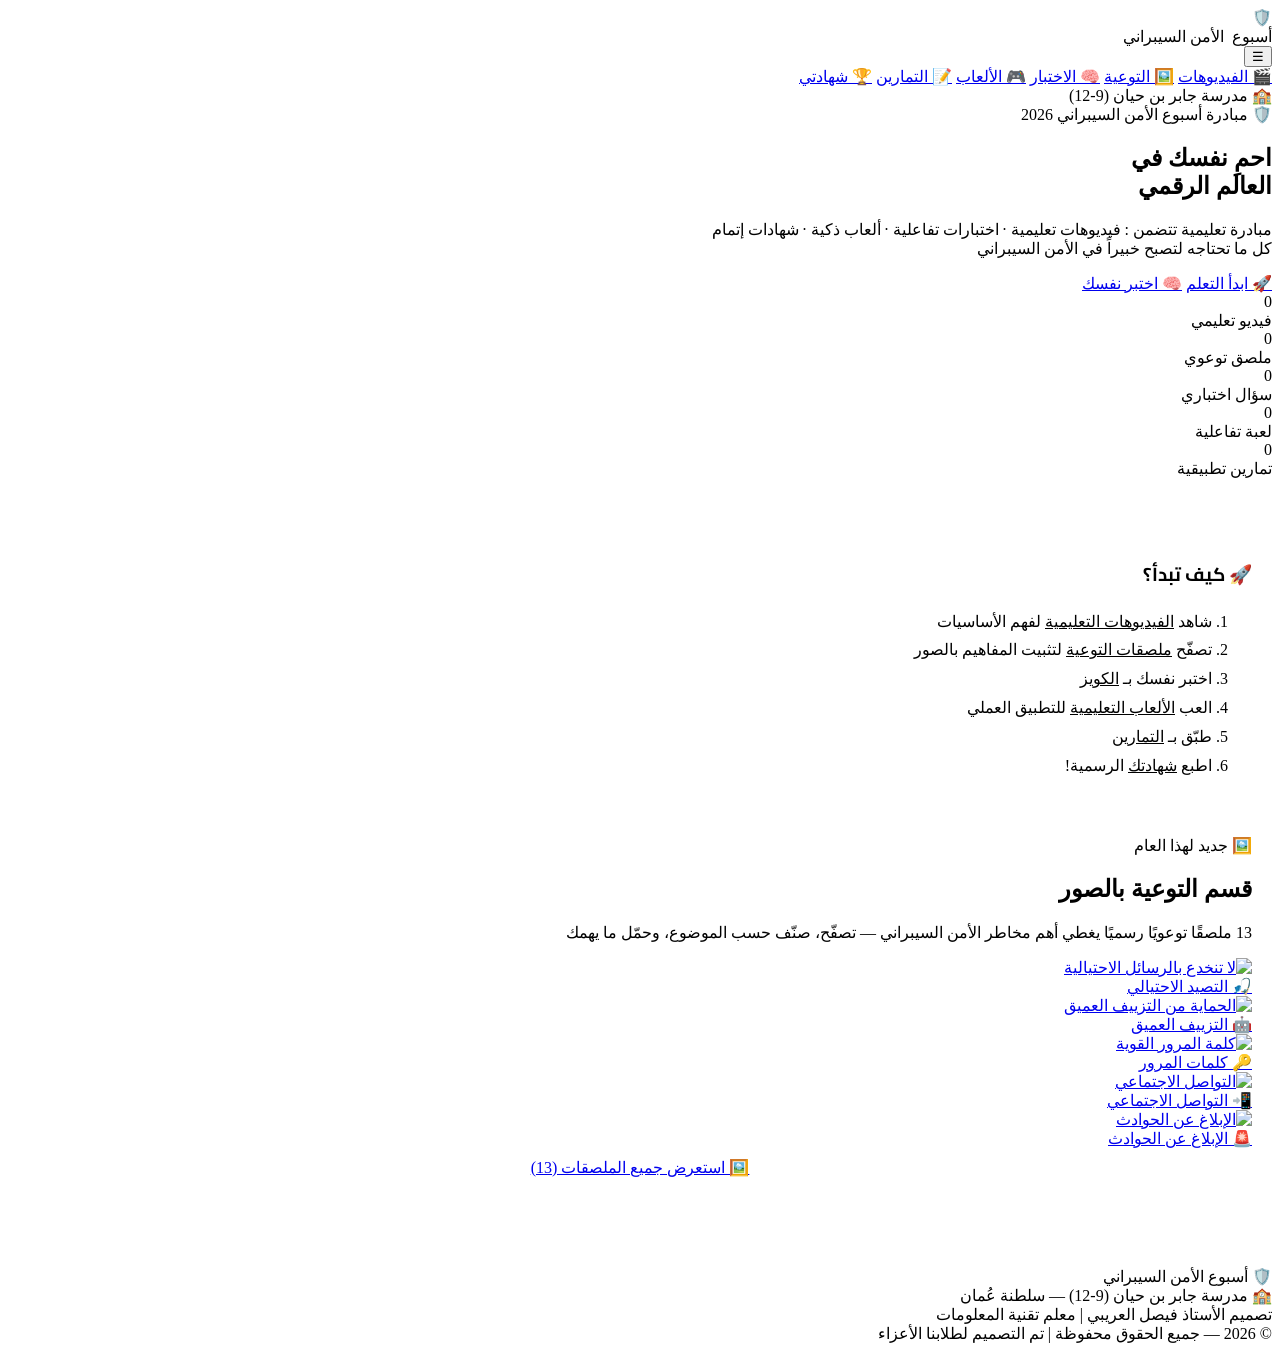
==== index.html @ 871554a3 "Add files via upload" ====
<!DOCTYPE html>
<html lang="ar" dir="rtl">
<head>
<meta charset="UTF-8">
<meta name="viewport" content="width=device-width, initial-scale=1.0">
<title>أسبوع الأمن السيبراني | مدرسة جابر بن حيان (9-12)</title>
<link href="https://fonts.googleapis.com/css2?family=Cairo:wght@300;400;600;700;900&family=Tajawal:wght@300;400;500;700;800&display=swap" rel="stylesheet">
<link rel="stylesheet" href="css/style.css">
</head>
<body>

<!-- MATRIX BACKGROUND -->
<div id="matrix-bg"></div>

<!-- NAV -->
<nav>
  <div class="nav-brand">
    <div class="nav-icon">🛡️</div>
    أسبوع <span style="color:var(--green);margin-right:4px"> الأمن السيبراني</span>
  </div>

  <button class="nav-hamburger" id="navToggle">☰</button>

  <div class="nav-links" id="navLinks">
    <a href="pages/videos.html">🎬 الفيديوهات</a>
    <a href="pages/awareness.html">🖼️ التوعية</a>
    <a href="pages/quiz.html">🧠 الاختبار</a>
    <a href="pages/games.html">🎮 الألعاب</a>
    <a href="pages/exercises.html">📝 التمارين</a>
    <a href="pages/certificate.html">🏆 شهادتي</a>
  </div>

  <div class="nav-school">🏫 مدرسة جابر بن حيان (9-12)</div>
</nav>

<!-- HERO / LANDING -->
<section class="hero">
  <div style="position:relative;z-index:2">
    <div class="hero-badge">🛡️ مبادرة  أسبوع الأمن السيبراني 2026</div>
    <h1>احمِ نفسك في<br><span>العالم الرقمي</span></h1>
    <p class="hero-sub"> مبادرة تعليمية تتضمن : فيديوهات تعليمية · اختبارات تفاعلية · ألعاب ذكية · شهادات إتمام  <br>كل ما تحتاجه لتصبح خبيراً في الأمن السيبراني</p>
    <div class="hero-btns">
      <a href="pages/videos.html" class="btn-primary">🚀 ابدأ التعلم</a>
      <a href="pages/quiz.html" class="btn-secondary">🧠 اختبر نفسك</a>
    </div>
    <div class="hero-stats">
      <div class="stat-box">
        <div class="stat-num" data-target="6">0</div>
        <div class="stat-lbl">فيديو تعليمي</div>
      </div>
      <div class="stat-box">
        <div class="stat-num" data-target="13">0</div>
        <div class="stat-lbl">ملصق توعوي</div>
      </div>
      <div class="stat-box">
        <div class="stat-num" data-target="10">0</div>
        <div class="stat-lbl">سؤال اختباري</div>
      </div>
      <div class="stat-box">
        <div class="stat-num" data-target="4">0</div>
        <div class="stat-lbl">لعبة تفاعلية</div>
      </div>
      <div class="stat-box">
        <div class="stat-num" data-target="3">0</div>
        <div class="stat-lbl">تمارين تطبيقية</div>
      </div>
    </div>
    <div style="margin-top:40px;padding:20px;background:var(--card);border:1px solid var(--border);border-radius:var(--r);max-width:800px">
      <h3 style="font-family:'Cairo',sans-serif;font-weight:700;margin-bottom:16px;color:var(--cyan)">🚀 كيف تبدأ؟</h3>
      <ol style="text-align:right;font-size:1rem;color:var(--text2);line-height:1.8">
        <li>شاهد <a href="pages/videos.html" style="color:var(--cyan)">الفيديوهات التعليمية</a> لفهم الأساسيات</li>
        <li>تصفّح <a href="pages/awareness.html" style="color:var(--green)">ملصقات التوعية</a> لتثبيت المفاهيم بالصور</li>
        <li>اختبر نفسك بـ <a href="pages/quiz.html" style="color:var(--green)">الكويز</a></li>
        <li>العب <a href="pages/games.html" style="color:var(--orange)">الألعاب التعليمية</a> للتطبيق العملي</li>
        <li>طبّق بـ <a href="pages/exercises.html" style="color:var(--purple)">التمارين</a></li>
        <li>اطبع <a href="pages/certificate.html" style="color:var(--yellow)">شهادتك</a> الرسمية!</li>
      </ol>
    </div>
  </div>
</section>

<!-- AWARENESS TEASER -->
<section class="hero" style="min-height:auto;padding:20px 20px 90px">
  <div class="container">
    <div class="section-header fade-in">
      <div class="section-tag tag-green">🖼️ جديد لهذا العام</div>
      <h2 class="section-title">قسم التوعية بالصور</h2>
      <p class="section-sub">13 ملصقًا توعويًا رسميًا يغطي أهم مخاطر الأمن السيبراني — تصفّح، صنّف حسب الموضوع، وحمّل ما يهمك</p>
    </div>
    <div class="aw-teaser-track fade-in">
      <a href="pages/awareness.html" class="aw-teaser-card">
        <img src="assets/awareness/thumb/awareness_1.jpg" alt="لا تنخدع بالرسائل الاحتيالية" loading="lazy">
        <div class="aw-teaser-label">🎣 التصيد الاحتيالي</div>
      </a>
      <a href="pages/awareness.html" class="aw-teaser-card">
        <img src="assets/awareness/thumb/awareness_3.jpg" alt="الحماية من التزييف العميق" loading="lazy">
        <div class="aw-teaser-label">🤖 التزييف العميق</div>
      </a>
      <a href="pages/awareness.html" class="aw-teaser-card">
        <img src="assets/awareness/thumb/awareness_5.jpg" alt="كلمة المرور القوية" loading="lazy">
        <div class="aw-teaser-label">🔑 كلمات المرور</div>
      </a>
      <a href="pages/awareness.html" class="aw-teaser-card">
        <img src="assets/awareness/thumb/awareness_9.jpg" alt="التواصل الاجتماعي" loading="lazy">
        <div class="aw-teaser-label">📲 التواصل الاجتماعي</div>
      </a>
      <a href="pages/awareness.html" class="aw-teaser-card">
        <img src="assets/awareness/thumb/awareness_13.jpg" alt="الإبلاغ عن الحوادث" loading="lazy">
        <div class="aw-teaser-label">🚨 الإبلاغ عن الحوادث</div>
      </a>
    </div>
    <div style="text-align:center;margin-top:10px">
      <a href="pages/awareness.html" class="btn-primary">🖼️ استعرض جميع الملصقات (13)</a>
    </div>
  </div>
</section>

<!-- FOOTER -->
<footer>
  <div class="footer-logo">🛡️ أسبوع <span>الأمن السيبراني</span></div>
  <div class="footer-school">🏫 مدرسة جابر بن حيان (9-12) — سلطنة عُمان</div>
  <div class="footer-teacher"> تصميم الأستاذ فيصل العريبي  | معلم تقنية المعلومات</div>
  <div class="footer-copy">© 2026 — جميع الحقوق محفوظة | تم التصميم  لطلابنا الأعزاء</div>
</footer>

<script src="js/main.js"></script>
</body>
</html>
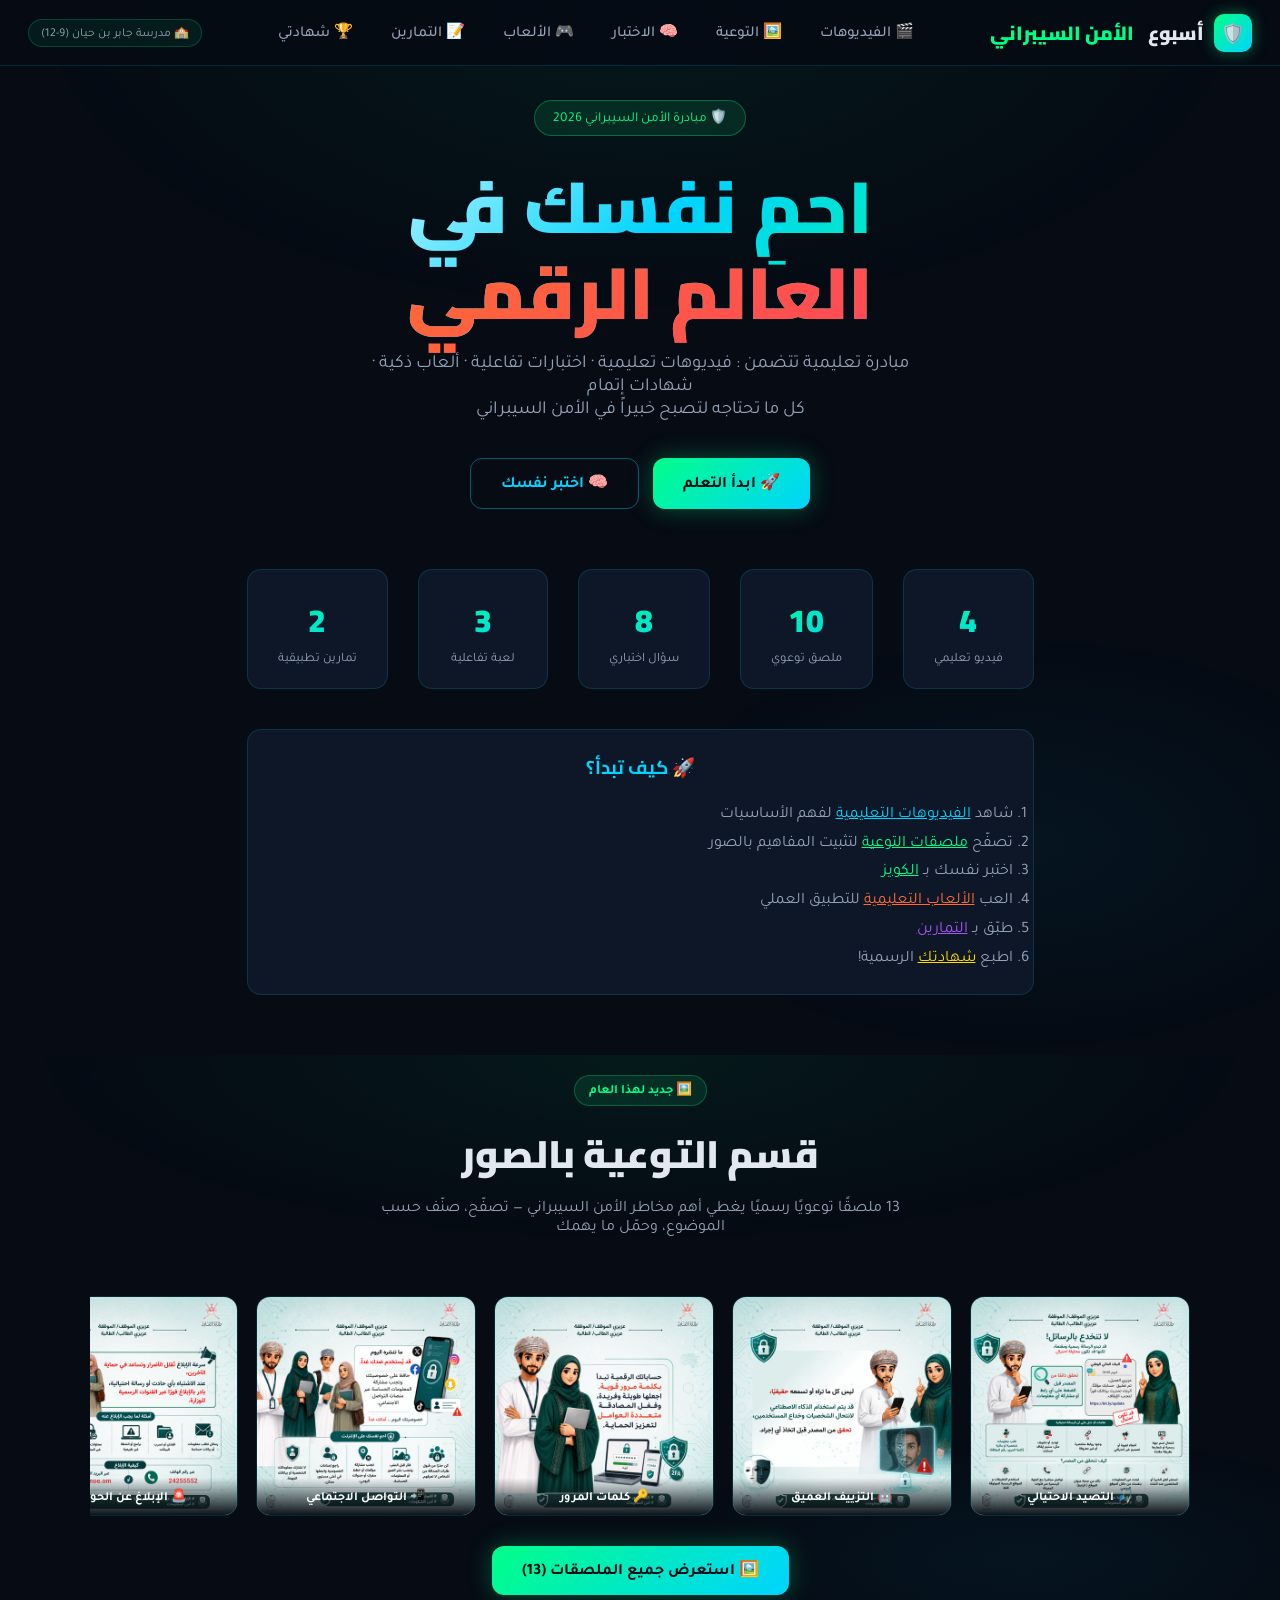
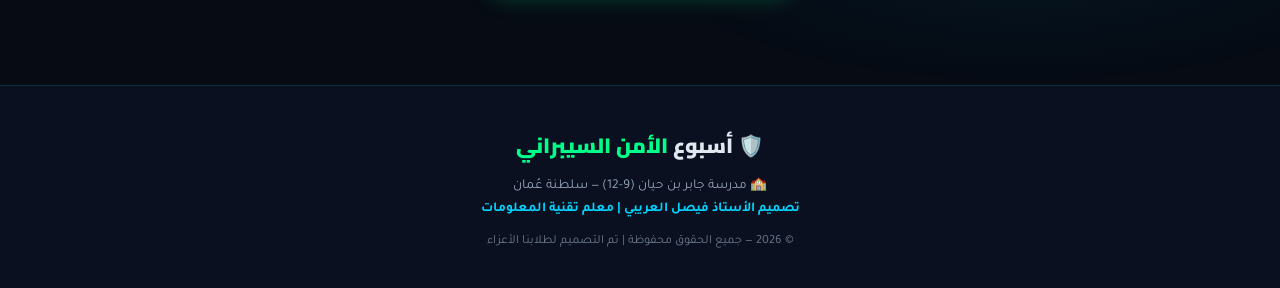
==== commit ad78b8f7: "Update index.html" ====
--- a/index.html
+++ b/index.html
@@ -4,7 +4,7 @@
 <head>
 <meta charset="UTF-8">
 <meta name="viewport" content="width=device-width, initial-scale=1.0">
-<title>أسبوع الأمن السيبراني | مدرسة جابر بن حيان (9-12)</title>
+<title>الأمن السيبراني | مدرسة جابر بن حيان (9-12)</title>
 <link href="https://fonts.googleapis.com/css2?family=Cairo:wght@300;400;600;700;900&family=Tajawal:wght@300;400;500;700;800&display=swap" rel="stylesheet">
 <link rel="stylesheet" href="css/style.css">
 </head>
@@ -37,7 +37,7 @@
 <!-- HERO / LANDING -->
 <section class="hero">
   <div style="position:relative;z-index:2">
-    <div class="hero-badge">🛡️ مبادرة  أسبوع الأمن السيبراني 2026</div>
+    <div class="hero-badge">🛡️ مبادرة  الأمن السيبراني 2026</div>
     <h1>احمِ نفسك في<br><span>العالم الرقمي</span></h1>
     <p class="hero-sub"> مبادرة تعليمية تتضمن : فيديوهات تعليمية · اختبارات تفاعلية · ألعاب ذكية · شهادات إتمام  <br>كل ما تحتاجه لتصبح خبيراً في الأمن السيبراني</p>
     <div class="hero-btns">
--- a/css/style.css
+++ b/css/style.css
@@ -0,0 +1,909 @@
+:root {
+  --bg: #060b14;
+  --bg2: #0a1020;
+  --bg3: #0f1929;
+  --card: rgba(15,25,41,0.95);
+  --green: #00ff88;
+  --cyan: #00d4ff;
+  --orange: #ff6b35;
+  --red: #ff4757;
+  --purple: #a855f7;
+  --yellow: #ffd700;
+  --text: #e2e8f0;
+  --text2: #94a3b8;
+  --border: rgba(0,212,255,0.15);
+  --r: 14px;
+}
+*{margin:0;padding:0;box-sizing:border-box}
+html{scroll-behavior:smooth;overflow-x:hidden}
+body{
+  background:var(--bg);
+  color:var(--text);
+  font-family:'Tajawal',sans-serif;
+  overflow-x:hidden;
+  min-height:100vh;
+}
+::-webkit-scrollbar{width:5px}
+::-webkit-scrollbar-track{background:var(--bg)}
+::-webkit-scrollbar-thumb{background:var(--cyan);border-radius:3px}
+
+/* ── MATRIX BACKGROUND ── */
+#matrix-bg{
+  position:fixed;inset:0;z-index:0;
+  overflow:hidden;pointer-events:none;
+}
+.matrix-col{
+  position:absolute;top:-100%;
+  font-family:monospace;font-size:14px;
+  color:rgba(0,255,136,0.15);
+  animation:matrix-fall linear infinite;
+  letter-spacing:2px;
+  writing-mode:vertical-lr;
+}
+@keyframes matrix-fall{
+  0%{top:-100%}
+  100%{top:110%}
+}
+
+/* ── PARTICLES ── */
+.particle{
+  position:fixed;border-radius:50%;pointer-events:none;z-index:1;
+  animation:float-particle linear infinite;
+}
+@keyframes float-particle{
+  0%{transform:translateY(100vh) rotate(0deg);opacity:0}
+  10%{opacity:1}
+  90%{opacity:1}
+  100%{transform:translateY(-100px) rotate(720deg);opacity:0}
+}
+
+/* ── NAVBAR ── */
+nav{
+  position:fixed;top:0;left:0;right:0;z-index:999;
+  display:flex;align-items:center;justify-content:space-between;
+  padding:0 28px;height:66px;
+  background:rgba(6,11,20,0.92);
+  backdrop-filter:blur(20px);
+  border-bottom:1px solid var(--border);
+}
+.nav-brand{
+  display:flex;align-items:center;gap:10px;
+  font-family:'Cairo',sans-serif;font-weight:900;font-size:1.2rem;
+}
+.nav-icon{
+  width:38px;height:38px;border-radius:10px;
+  background:linear-gradient(135deg,var(--green),var(--cyan));
+  display:flex;align-items:center;justify-content:center;
+  font-size:1.2rem;
+  box-shadow:0 0 15px rgba(0,255,136,0.4);
+}
+.nav-links{display:flex;gap:6px;align-items:center;flex-wrap:wrap}
+.nav-links a{
+  color:var(--text2);text-decoration:none;
+  padding:8px 16px;border-radius:8px;
+  font-size:.95rem;font-weight:500;
+  transition:.2s;
+}
+.nav-links a:hover{color:var(--cyan);background:rgba(0,212,255,0.08)}
+.nav-school{
+  font-size:.75rem;color:var(--text2);
+  background:rgba(0,255,136,0.07);
+  border:1px solid rgba(0,255,136,0.2);
+  padding:5px 12px;border-radius:20px;
+}
+
+/* ── HAMBURGER ── */
+.nav-hamburger{
+  display:none;
+  background:none;
+  border:1.5px solid rgba(0,212,255,0.3);
+  color:var(--cyan);
+  font-size:1.4rem;
+  cursor:pointer;
+  padding:4px 12px;
+  border-radius:8px;
+  transition:.2s;
+  z-index:1000;
+  line-height:1;
+}
+.nav-hamburger:hover{background:rgba(0,212,255,0.08)}
+
+/* ── HERO ── */
+.hero{
+  position:relative;z-index:2;
+  min-height:100vh;
+  display:flex;align-items:center;justify-content:center;
+  text-align:center;padding:100px 20px 60px;
+  background:
+    radial-gradient(ellipse 80% 50% at 50% 0%, rgba(0,255,136,0.06) 0%, transparent 60%),
+    radial-gradient(ellipse 60% 40% at 80% 80%, rgba(0,212,255,0.05) 0%, transparent 50%);
+}
+.hero-badge{
+  display:inline-flex;align-items:center;gap:8px;
+  background:rgba(0,255,136,0.1);
+  border:1px solid rgba(0,255,136,0.3);
+  padding:7px 18px;border-radius:30px;
+  font-size:.85rem;color:var(--green);
+  margin-bottom:28px;
+  animation:pulse-badge 2s ease infinite;
+}
+@keyframes pulse-badge{
+  0%,100%{box-shadow:0 0 0 0 rgba(0,255,136,0.3)}
+  50%{box-shadow:0 0 0 8px rgba(0,255,136,0)}
+}
+.hero h1{
+  font-family:'Cairo',sans-serif;font-weight:900;
+  font-size:clamp(2.2rem,6vw,4.5rem);
+  line-height:1.2;margin-bottom:16px;
+  background:linear-gradient(135deg,#fff 0%,var(--cyan) 50%,var(--green) 100%);
+  -webkit-background-clip:text;-webkit-text-fill-color:transparent;
+  background-clip:text;
+}
+.hero h1 span{
+  background:linear-gradient(135deg,var(--orange),var(--red));
+  -webkit-background-clip:text;-webkit-text-fill-color:transparent;
+  background-clip:text;
+}
+.hero-sub{
+  font-size:1.15rem;color:var(--text2);max-width:600px;margin:0 auto 36px;
+}
+.hero-btns{display:flex;gap:14px;justify-content:center;flex-wrap:wrap;margin-bottom:60px}
+.btn-primary{
+  background:linear-gradient(135deg,var(--green),var(--cyan));
+  color:#060b14;font-weight:700;font-size:1rem;
+  padding:13px 30px;border-radius:12px;border:none;cursor:pointer;
+  text-decoration:none;display:inline-flex;align-items:center;gap:8px;
+  transition:.25s;box-shadow:0 0 25px rgba(0,255,136,0.3);
+}
+.btn-primary:hover{transform:translateY(-2px);box-shadow:0 0 40px rgba(0,255,136,0.5)}
+.btn-secondary{
+  background:transparent;color:var(--cyan);font-weight:600;font-size:1rem;
+  padding:13px 30px;border-radius:12px;
+  border:1.5px solid rgba(0,212,255,0.4);cursor:pointer;
+  text-decoration:none;display:inline-flex;align-items:center;gap:8px;
+  transition:.25s;
+}
+.btn-secondary:hover{background:rgba(0,212,255,0.08);transform:translateY(-2px)}
+
+/* ── STATS ── */
+.hero-stats{
+  display:flex;gap:30px;justify-content:center;flex-wrap:wrap;
+}
+.stat-box{
+  background:var(--card);border:1px solid var(--border);
+  border-radius:var(--r);padding:20px 30px;text-align:center;
+  min-width:130px;
+}
+.stat-num{
+  font-family:'Cairo',sans-serif;font-weight:900;font-size:2rem;
+  background:linear-gradient(135deg,var(--green),var(--cyan));
+  -webkit-background-clip:text;-webkit-text-fill-color:transparent;
+  background-clip:text;
+}
+.stat-lbl{font-size:.8rem;color:var(--text2);margin-top:2px}
+
+/* ── SECTIONS ── */
+section{position:relative;z-index:2;padding:80px 20px}
+.container{max-width:1100px;margin:0 auto;width:100%;min-width:0}
+.section-header{text-align:center;margin-bottom:50px}
+.section-tag{
+  display:inline-block;font-size:.8rem;font-weight:600;
+  padding:5px 14px;border-radius:20px;margin-bottom:12px;
+}
+.tag-green{color:var(--green);background:rgba(0,255,136,0.1);border:1px solid rgba(0,255,136,0.25)}
+.tag-cyan{color:var(--cyan);background:rgba(0,212,255,0.1);border:1px solid rgba(0,212,255,0.25)}
+.tag-orange{color:var(--orange);background:rgba(255,107,53,0.1);border:1px solid rgba(255,107,53,0.25)}
+.tag-purple{color:var(--purple);background:rgba(168,85,247,0.1);border:1px solid rgba(168,85,247,0.25)}
+.tag-yellow{color:var(--yellow);background:rgba(255,215,0,0.1);border:1px solid rgba(255,215,0,0.25)}
+
+.section-title{
+  font-family:'Cairo',sans-serif;font-weight:900;
+  font-size:clamp(1.6rem,3.5vw,2.4rem);
+  margin-bottom:10px;
+}
+.section-sub{color:var(--text2);font-size:1rem;max-width:550px;margin:0 auto}
+
+/* ── VIDEOS ── */
+.videos-grid{
+  display:grid;grid-template-columns:repeat(auto-fill,minmax(300px,1fr));gap:20px;
+}
+.video-card{
+  background:var(--card);border:1px solid var(--border);
+  border-radius:var(--r);overflow:hidden;
+  transition:.3s;cursor:pointer;
+}
+.video-card:hover{transform:translateY(-5px);border-color:var(--cyan);box-shadow:0 10px 40px rgba(0,212,255,0.15)}
+.video-thumb{
+  position:relative;padding-top:56.25%;overflow:hidden;
+  background:linear-gradient(135deg,#0a1528,#0d2040);
+}
+.video-thumb-inner{
+  position:absolute;inset:0;display:flex;align-items:center;justify-content:center;
+  font-size:3.5rem;flex-direction:column;gap:10px;
+}
+.play-btn{
+  width:54px;height:54px;border-radius:50%;
+  background:rgba(0,255,136,0.9);
+  display:flex;align-items:center;justify-content:center;
+  font-size:1.2rem;color:#060b14;
+  transition:.2s;box-shadow:0 0 20px rgba(0,255,136,0.4);
+}
+.video-card:hover .play-btn{transform:scale(1.1);box-shadow:0 0 35px rgba(0,255,136,0.6)}
+.video-duration{
+  position:absolute;bottom:10px;left:10px;
+  background:rgba(0,0,0,0.8);color:#fff;
+  font-size:.75rem;padding:3px 8px;border-radius:5px;
+}
+.video-grade{
+  position:absolute;top:10px;right:10px;
+  font-size:.72rem;font-weight:700;padding:4px 10px;border-radius:20px;
+}
+.grade5{background:rgba(255,107,53,0.25);color:var(--orange);border:1px solid rgba(255,107,53,0.4)}
+.grade7{background:rgba(0,212,255,0.2);color:var(--cyan);border:1px solid rgba(0,212,255,0.4)}
+.grade9{background:rgba(168,85,247,0.2);color:var(--purple);border:1px solid rgba(168,85,247,0.4)}
+
+.video-info{padding:16px}
+.video-title{font-weight:700;font-size:.95rem;margin-bottom:6px;line-height:1.5}
+.video-meta{display:flex;align-items:center;gap:10px;font-size:.8rem;color:var(--text2)}
+.video-progress{
+  height:3px;background:rgba(255,255,255,0.08);border-radius:2px;margin-top:12px;
+}
+.video-progress-bar{height:100%;border-radius:2px;background:linear-gradient(90deg,var(--green),var(--cyan))}
+
+/* ── VIDEO MODAL ── */
+.modal-overlay{
+  display:none;
+  position:fixed;inset:0;
+  background:rgba(0,0,0,0.85);
+  z-index:9999;
+  align-items:center;
+  justify-content:center;
+  padding:20px;
+}
+.modal-overlay.active{display:flex}
+.modal-box{
+  background:var(--bg2);
+  border:1px solid var(--border);
+  border-radius:20px;
+  width:100%;
+  max-width:760px;
+  overflow:hidden;
+  max-height:90vh;
+  overflow-y:auto;
+}
+.modal-header{
+  display:flex;align-items:center;justify-content:space-between;
+  padding:16px 20px;
+  border-bottom:1px solid var(--border);
+  position:sticky;top:0;
+  background:var(--bg2);
+  z-index:2;
+}
+.modal-title{font-weight:700;font-size:1rem}
+.modal-close{
+  background:rgba(255,71,87,0.15);border:none;color:var(--red);
+  width:32px;height:32px;border-radius:8px;cursor:pointer;font-size:1rem;
+  display:flex;align-items:center;justify-content:center;
+  flex-shrink:0;
+}
+.modal-close:hover{background:rgba(255,71,87,0.3)}
+.modal-video{
+  background:#000;
+  line-height:0;
+  overflow:hidden;
+}
+.modal-video iframe{
+  width:100%;
+  height:430px;
+  display:block;
+  border:none;
+}
+.modal-body{padding:14px 20px}
+
+/* ── QUIZ ── */
+.quiz-wrapper{max-width:700px;margin:0 auto}
+.quiz-progress-bar-wrap{
+  background:rgba(255,255,255,0.07);border-radius:10px;height:8px;margin-bottom:30px;overflow:hidden;
+}
+.quiz-progress-fill{
+  height:100%;border-radius:10px;
+  background:linear-gradient(90deg,var(--green),var(--cyan));
+  transition:.4s ease;
+}
+.quiz-q-counter{font-size:.85rem;color:var(--text2);margin-bottom:8px;text-align:center}
+.quiz-question{
+  background:var(--card);border:1px solid var(--border);
+  border-radius:20px;padding:30px;
+}
+.quiz-q-text{
+  font-family:'Cairo',sans-serif;font-weight:700;font-size:1.15rem;
+  line-height:1.6;margin-bottom:24px;text-align:center;color: #ffffff;
+}
+.quiz-q-emoji{font-size:2.5rem;text-align:center;margin-bottom:14px}
+.quiz-options{display:grid;grid-template-columns:1fr 1fr;gap:12px}
+.quiz-opt{
+  background:rgba(255,255,255,0.04);border:1.5px solid rgba(255,255,255,0.1);color: #ffffff;
+  border-radius:12px;padding:14px 18px;
+  font-size:.95rem;font-weight:500;cursor:pointer;
+  transition:.2s;text-align:right;
+  display:flex;align-items:center;gap:10px;
+}
+.quiz-opt:hover:not(:disabled){
+  border-color:var(--cyan);background:rgba(0,212,255,0.08);
+  transform:translateY(-2px);
+}
+.quiz-opt.correct{border-color:var(--green)!important;background:rgba(0,255,136,0.12)!important;color:var(--green)}
+.quiz-opt.wrong{border-color:var(--red)!important;background:rgba(255,71,87,0.12)!important;color:var(--red)}
+.quiz-opt:disabled{cursor:default}
+.quiz-feedback{
+  text-align:center;margin-top:20px;padding:14px;
+  border-radius:12px;font-weight:600;display:none;
+}
+.quiz-feedback.show{display:block}
+.quiz-feedback.ok{background:rgba(0,255,136,0.1);color:var(--green);border:1px solid rgba(0,255,136,0.3)}
+.quiz-feedback.bad{background:rgba(255,71,87,0.1);color:var(--red);border:1px solid rgba(255,71,87,0.3)}
+.quiz-nav{display:flex;justify-content:space-between;margin-top:24px;gap:12px}
+.quiz-nav button{
+  flex:1;padding:12px;border-radius:10px;border:none;cursor:pointer;
+  font-family:'Tajawal',sans-serif;font-weight:700;font-size:.95rem;
+  transition:.2s;
+}
+.btn-next{background:linear-gradient(135deg,var(--green),var(--cyan));color:#ffffff}
+.btn-next:hover{transform:translateY(-2px);box-shadow:0 5px 20px rgba(0,255,136,0.3)}
+.quiz-score-box{
+  background:var(--card);border:1px solid var(--border);
+  border-radius:20px;padding:40px;text-align:center;display:none;
+}
+.quiz-score-box.show{display:block}
+.score-circle{
+  width:120px;height:120px;border-radius:50%;
+  border:4px solid var(--green);
+  display:flex;flex-direction:column;align-items:center;justify-content:center;
+  margin:0 auto 20px;
+  box-shadow:0 0 30px rgba(0,255,136,0.3);
+}
+.score-num{font-size:2.2rem;font-weight:900;color:var(--green)}
+.score-total{font-size:.85rem;color:var(--text2)}
+.score-msg{font-size:1.1rem;font-weight:700;margin-bottom:8px}
+.score-sub{font-size:.9rem;color:var(--text2);margin-bottom:24px}
+
+/* ── GAME ── */
+.game-section{background:linear-gradient(180deg,var(--bg) 0%,var(--bg2) 100%)}
+.game-grid{display:grid;grid-template-columns:repeat(auto-fill,minmax(260px,1fr));gap:18px}
+.game-card{
+  background:var(--card);border:1px solid var(--border);
+  border-radius:var(--r);padding:24px;text-align:center;
+  cursor:pointer;transition:.3s;
+}
+.game-card:hover{transform:translateY(-5px)}
+.game-card.green-hover:hover{border-color:var(--green);box-shadow:0 8px 30px rgba(0,255,136,0.15)}
+.game-card.cyan-hover:hover{border-color:var(--cyan);box-shadow:0 8px 30px rgba(0,212,255,0.15)}
+.game-card.orange-hover:hover{border-color:var(--orange);box-shadow:0 8px 30px rgba(255,107,53,0.15)}
+.game-card.purple-hover:hover{border-color:var(--purple);box-shadow:0 8px 30px rgba(168,85,247,0.15)}
+.game-icon{font-size:3rem;margin-bottom:14px}
+.game-title{font-family:'Cairo',sans-serif;font-weight:700;font-size:1.05rem;margin-bottom:8px}
+.game-desc{font-size:.85rem;color:var(--text2);line-height:1.6;margin-bottom:16px}
+.game-badge{
+  display:inline-block;font-size:.75rem;font-weight:600;
+  padding:4px 12px;border-radius:20px;
+}
+
+/* ── MATCH GAME ── */
+.match-game{max-width:800px;margin:0 auto;display:none}
+.match-game.active{display:block}
+.match-instructions{
+  text-align:center;color:var(--text2);margin-bottom:24px;font-size:.9rem;
+}
+.match-grid{display:grid;grid-template-columns:1fr 1fr;gap:30px}
+.match-col h4{
+  font-family:'Cairo',sans-serif;font-weight:700;
+  margin-bottom:14px;font-size:.95rem;
+  text-align:center;padding:8px;border-radius:8px;
+}
+.match-col:first-child h4{background:rgba(0,255,136,0.08);color:var(--green)}
+.match-col:last-child h4{background:rgba(0,212,255,0.08);color:var(--cyan)}
+.match-item{
+  background:rgba(255,255,255,0.04);border:1.5px solid rgba(255,255,255,0.1);
+  border-radius:10px;padding:12px 16px;margin-bottom:10px;
+  cursor:pointer;transition:.2s;font-size:.9rem;text-align:center;
+}
+.match-item:hover{border-color:var(--cyan);background:rgba(0,212,255,0.07)}
+.match-item.selected{border-color:var(--yellow);background:rgba(255,215,0,0.1);color:var(--yellow)}
+.match-item.matched{border-color:var(--green);background:rgba(0,255,136,0.1);color:var(--green);cursor:default}
+.match-item.wrong-flash{border-color:var(--red);background:rgba(255,71,87,0.1);animation:flash .3s}
+@keyframes flash{0%,100%{opacity:1}50%{opacity:.4}}
+.match-score{text-align:center;margin-top:20px;font-size:1rem;color:var(--text2)}
+.match-score span{color:var(--green);font-weight:700}
+
+/* ── EXERCISES ── */
+.exercises-list{display:flex;flex-direction:column;gap:16px;max-width:750px;margin:0 auto}
+.exercise-card{
+  background:var(--card);border:1px solid var(--border);
+  border-radius:var(--r);overflow:hidden;
+}
+.exercise-header{
+  display:flex;align-items:center;gap:14px;padding:18px 20px;cursor:pointer;transition:.2s;
+}
+.exercise-header:hover{background:rgba(255,255,255,0.03)}
+.exercise-num{
+  width:36px;height:36px;border-radius:10px;flex-shrink:0;
+  display:flex;align-items:center;justify-content:center;
+  font-weight:700;font-size:.9rem;
+}
+.exercise-info{flex:1}
+.exercise-title{font-weight:700;font-size:.95rem;margin-bottom:3px}
+.exercise-type{font-size:.78rem;color:var(--text2)}
+.exercise-arrow{font-size:.9rem;color:var(--text2);transition:.3s}
+.exercise-card.open .exercise-arrow{transform:rotate(90deg)}
+.exercise-body{display:none;padding:0 20px 20px;border-top:1px solid var(--border)}
+.exercise-card.open .exercise-body{display:block}
+
+.drag-instruction{font-size:.85rem;color:var(--text2);margin:16px 0 12px;text-align:center}
+.drag-items{display:flex;flex-wrap:wrap;gap:8px;justify-content:center;margin-bottom:20px}
+.drag-item{
+  background:rgba(0,212,255,0.1);border:1.5px solid rgba(0,212,255,0.3);
+  color:var(--cyan);border-radius:8px;padding:7px 14px;
+  font-size:.85rem;cursor:grab;transition:.2s;user-select:none;
+}
+.drag-item:hover{background:rgba(0,212,255,0.18);transform:scale(1.05)}
+.drag-item.dragging{opacity:.4;cursor:grabbing}
+.drop-zones{display:flex;flex-direction:column;gap:10px}
+.drop-zone{
+  border:1.5px dashed rgba(255,255,255,0.15);border-radius:10px;
+  padding:12px 16px;min-height:50px;
+  display:flex;align-items:center;gap:10px;
+  transition:.2s;font-size:.9rem;
+}
+.drop-zone.drag-over{border-color:var(--cyan);background:rgba(0,212,255,0.06)}
+.drop-zone.correct-drop{border-color:var(--green);background:rgba(0,255,136,0.07)}
+.drop-zone.wrong-drop{border-color:var(--red);background:rgba(255,71,87,0.07)}
+.drop-label{color:var(--text2);font-size:.85rem;min-width:120px}
+.drop-slot{
+  flex:1;border:1px dashed rgba(255,255,255,0.1);border-radius:6px;
+  min-height:36px;display:flex;align-items:center;padding:0 10px;
+  color:var(--text2);font-size:.85rem;
+}
+.drop-slot .drag-item{cursor:default;margin:0}
+
+.fill-blank-row{display:flex;align-items:center;flex-wrap:wrap;gap:8px;margin-bottom:14px;font-size:.95rem}
+.blank-input{
+  background:rgba(255,255,255,0.06);border:1.5px solid rgba(255,255,255,0.15);
+  color:var(--text);border-radius:8px;padding:6px 12px;
+  font-family:'Tajawal',sans-serif;font-size:.9rem;width:140px;text-align:center;
+  transition:.2s;
+}
+.blank-input:focus{outline:none;border-color:var(--cyan)}
+.blank-input.correct{border-color:var(--green);background:rgba(0,255,136,0.08)}
+.blank-input.wrong{border-color:var(--red);background:rgba(255,71,87,0.08)}
+
+.check-btn{
+  background:linear-gradient(135deg,var(--cyan),var(--purple));
+  color:#fff;border:none;padding:10px 22px;border-radius:10px;
+  font-family:'Tajawal',sans-serif;font-weight:700;cursor:pointer;
+  font-size:.9rem;margin-top:14px;transition:.2s;display:block;
+}
+.check-btn:hover{transform:translateY(-2px);box-shadow:0 5px 20px rgba(0,212,255,0.3)}
+.exercise-result{
+  margin-top:12px;padding:10px 14px;border-radius:8px;
+  font-size:.88rem;font-weight:600;display:none;
+}
+.exercise-result.show{display:block}
+.exercise-result.ok{background:rgba(0,255,136,0.1);color:var(--green);border:1px solid rgba(0,255,136,0.3)}
+.exercise-result.bad{background:rgba(255,71,87,0.1);color:var(--red);border:1px solid rgba(255,71,87,0.3)}
+
+/* ── CERTIFICATE ── */
+.cert-section{background:radial-gradient(ellipse 80% 60% at 50% 50%,rgba(0,255,136,0.04),transparent)}
+.cert-form-wrapper{max-width:500px;margin:0 auto 40px}
+.cert-form{
+  background:var(--card);border:1px solid var(--border);
+  border-radius:20px;padding:30px;
+}
+.cert-form h3{font-family:'Cairo',sans-serif;font-weight:700;margin-bottom:20px;text-align:center}
+.form-group{margin-bottom:16px}
+.form-group label{display:block;font-size:.85rem;color:var(--text2);margin-bottom:7px;font-weight:500}
+.form-group input,.form-group select{
+  width:100%;background:rgba(255,255,255,0.05);
+  border:1.5px solid rgba(255,255,255,0.12);
+  color:var(--text);border-radius:10px;padding:11px 14px;
+  font-family:'Tajawal',sans-serif;font-size:.95rem;transition:.2s;
+}
+.form-group input:focus,.form-group select:focus{
+  outline:none;border-color:var(--green);background:rgba(0,255,136,0.04);
+}
+.form-group select option{background:var(--bg2);color:var(--text)}
+.generate-btn{
+  width:100%;background:linear-gradient(135deg,var(--green),var(--cyan));
+  color:#060b14;border:none;padding:13px;border-radius:12px;
+  font-family:'Cairo',sans-serif;font-weight:900;font-size:1rem;cursor:pointer;
+  transition:.2s;margin-top:8px;
+}
+.generate-btn:hover{transform:translateY(-2px);box-shadow:0 8px 30px rgba(0,255,136,0.3)}
+
+/* ── CERTIFICATE DESIGN ── */
+.certificate-preview{display:none;max-width:780px;margin:0 auto}
+.certificate-preview.show{display:block}
+#cert-canvas-wrap{
+  background:linear-gradient(135deg,#020810,#050f20);
+  border:2px solid rgba(0,255,136,0.3);
+  border-radius:20px;padding:40px;text-align:center;
+  position:relative;overflow:hidden;
+  box-shadow:0 0 60px rgba(0,255,136,0.1);
+  margin-bottom:20px;
+}
+#cert-canvas-wrap::before{
+  content:'';position:absolute;inset:0;
+  background:
+    radial-gradient(ellipse 50% 40% at 50% 0%,rgba(0,255,136,0.08),transparent),
+    radial-gradient(ellipse 40% 30% at 100% 100%,rgba(0,212,255,0.06),transparent);
+  pointer-events:none;
+}
+.cert-corner{position:absolute;width:60px;height:60px;border-color:rgba(0,255,136,0.4);border-style:solid}
+.cert-corner.tl{top:15px;right:15px;border-width:2px 0 0 2px}
+.cert-corner.tr{top:15px;left:15px;border-width:2px 2px 0 0}
+.cert-corner.bl{bottom:15px;right:15px;border-width:0 0 2px 2px}
+.cert-corner.br{bottom:15px;left:15px;border-width:0 2px 2px 0}
+.cert-school-name{font-size:.78rem;color:var(--cyan);letter-spacing:.5px;margin-bottom:14px;text-transform:uppercase;line-height:1.6;padding:0 34px;word-spacing:2px}
+.cert-logo-big{font-size:3rem;margin-bottom:10px}
+.cert-title-ar{font-family:'Cairo',sans-serif;font-weight:900;font-size:1.1rem;color:var(--text2);margin-bottom:6px}
+.cert-main-title{
+  font-family:'Cairo',sans-serif;font-weight:900;
+  font-size:clamp(1.8rem,4vw,2.8rem);
+  background:linear-gradient(135deg,var(--green),var(--cyan),var(--yellow));
+  -webkit-background-clip:text;-webkit-text-fill-color:transparent;
+  background-clip:text;margin-bottom:20px;
+}
+.cert-divider{width:200px;height:2px;margin:0 auto 20px;background:linear-gradient(90deg,transparent,var(--green),transparent)}
+.cert-presented-to{font-size:.9rem;color:var(--text2);margin-bottom:8px}
+.cert-student-name{
+  font-family:'Cairo',sans-serif;font-weight:900;
+  font-size:clamp(1.6rem,3.5vw,2.4rem);
+  color:#fff;margin-bottom:6px;
+}
+.cert-student-grade{font-size:.9rem;color:var(--text2);margin-bottom:20px}
+.cert-body-text{font-size:.9rem;color:var(--text2);max-width:500px;margin:0 auto 20px;line-height:1.8}
+.cert-topic{
+  display:inline-block;
+  background:rgba(0,255,136,0.1);border:1px solid rgba(0,255,136,0.3);
+  color:var(--green);padding:6px 20px;border-radius:20px;
+  font-weight:600;font-size:.9rem;margin-bottom:24px;
+}
+.cert-footer{
+  display:flex;justify-content:space-between;align-items:flex-end;
+  margin-top:24px;padding-top:20px;border-top:1px solid rgba(255,255,255,0.08);
+  flex-wrap:wrap;gap:14px;
+}
+.cert-seal{
+  width:70px;height:70px;border-radius:50%;
+  border:2px solid rgba(255,215,0,0.4);
+  background:radial-gradient(circle,rgba(255,215,0,0.1),transparent);
+  display:flex;flex-direction:column;align-items:center;justify-content:center;font-size:1.5rem;
+}
+.cert-date{font-size:.8rem;color:var(--text2);text-align:center}
+.cert-teacher{text-align:center}
+.cert-teacher-name{font-weight:700;font-size:.9rem;color:var(--green)}
+.cert-teacher-title{font-size:.75rem;color:var(--text2)}
+.cert-badge-row{display:flex;justify-content:center;gap:16px;margin:16px 0;flex-wrap:wrap}
+.cert-badge{
+  background:rgba(255,255,255,0.05);border:1px solid rgba(255,255,255,0.1);
+  border-radius:8px;padding:8px 14px;font-size:.8rem;
+  display:flex;align-items:center;gap:6px;
+}
+.cert-actions{display:flex;gap:14px;justify-content:center}
+.cert-download-btn{
+  background:linear-gradient(135deg,var(--green),var(--cyan));
+  color:#060b14;border:none;padding:12px 28px;border-radius:10px;
+  font-family:'Tajawal',sans-serif;font-weight:700;cursor:pointer;
+  font-size:.95rem;transition:.2s;display:flex;align-items:center;gap:8px;
+}
+.cert-download-btn:hover{transform:translateY(-2px);box-shadow:0 8px 25px rgba(0,255,136,0.3)}
+.cert-print-btn{
+  background:transparent;color:var(--cyan);
+  border:1.5px solid rgba(0,212,255,0.4);
+  padding:12px 28px;border-radius:10px;
+  font-family:'Tajawal',sans-serif;font-weight:700;cursor:pointer;
+  font-size:.95rem;transition:.2s;display:flex;align-items:center;gap:8px;
+}
+.cert-print-btn:hover{background:rgba(0,212,255,0.08)}
+
+/* ── FOOTER ── */
+footer{
+  position:relative;z-index:2;
+  background:var(--bg2);border-top:1px solid var(--border);
+  padding:40px 20px;text-align:center;
+}
+.footer-logo{font-family:'Cairo',sans-serif;font-weight:900;font-size:1.3rem;margin-bottom:10px}
+.footer-logo span{color:var(--green)}
+.footer-school{font-size:.85rem;color:var(--text2);margin-bottom:6px}
+.footer-teacher{font-size:.85rem;color:var(--cyan);font-weight:600}
+.footer-copy{font-size:.78rem;color:var(--text2);margin-top:16px;opacity:.7}
+
+/* ── UTILITIES ── */
+.hidden{display:none!important}
+.glow-green{box-shadow:0 0 25px rgba(0,255,136,0.2)}
+.fade-in{opacity:0;transform:translateY(24px);transition:.6s ease}
+.fade-in.visible{opacity:1;transform:translateY(0)}
+
+/* ══════════════════════════════════════
+   ── AWARENESS GALLERY (قسم التوعية) ──
+   ══════════════════════════════════════ */
+
+/* -- filter chips -- */
+.aw-filter-bar{
+  display:flex;flex-wrap:wrap;gap:10px;
+  justify-content:center;margin-bottom:44px;
+}
+.aw-chip{
+  padding:9px 20px;border-radius:24px;
+  background:var(--card);border:1px solid var(--border);
+  color:var(--text2);font-size:.85rem;font-weight:600;
+  cursor:pointer;transition:.25s;font-family:'Tajawal',sans-serif;
+  display:flex;align-items:center;gap:6px;white-space:nowrap;
+}
+.aw-chip:hover{border-color:var(--cyan);color:var(--cyan);transform:translateY(-2px)}
+.aw-chip.active{
+  background:linear-gradient(135deg,var(--green),var(--cyan));
+  color:#060b14;border-color:transparent;
+  box-shadow:0 0 22px rgba(0,255,136,0.35);
+}
+
+/* -- stats strip -- */
+.aw-stats{display:flex;gap:16px;justify-content:center;flex-wrap:wrap;margin:24px 0 46px}
+.aw-stat{
+  background:var(--card);border:1px solid var(--border);border-radius:12px;
+  padding:12px 22px;text-align:center;min-width:110px;
+}
+.aw-stat b{
+  display:block;font-family:'Cairo',sans-serif;font-weight:900;font-size:1.5rem;
+  background:linear-gradient(135deg,var(--green),var(--cyan));
+  -webkit-background-clip:text;-webkit-text-fill-color:transparent;background-clip:text;
+}
+.aw-stat span{font-size:.75rem;color:var(--text2)}
+
+/* -- gallery grid -- */
+.aw-grid{
+  display:grid;grid-template-columns:repeat(auto-fill,minmax(260px,1fr));gap:22px;
+}
+.aw-card{
+  position:relative;aspect-ratio:1/1;border-radius:16px;overflow:hidden;
+  background:var(--bg3);border:1px solid var(--border);cursor:pointer;
+  transition:transform .35s ease, box-shadow .35s ease, border-color .35s ease;
+}
+.aw-card:hover{
+  transform:translateY(-8px) scale(1.015);
+  border-color:var(--cyan);
+  box-shadow:0 18px 46px rgba(0,212,255,0.25);
+}
+.aw-card img{
+  position:absolute;inset:0;width:100%;height:100%;object-fit:cover;
+  transition:transform .6s ease, filter .6s ease;
+  display:block;
+}
+.aw-card:hover img{transform:scale(1.1);filter:brightness(0.55)}
+
+/* shine sweep effect */
+.aw-card::before{
+  content:'';position:absolute;inset:0;z-index:2;pointer-events:none;
+  background:linear-gradient(115deg,transparent 40%,rgba(255,255,255,0.18) 50%,transparent 60%);
+  transform:translateX(-120%);
+}
+.aw-card:hover::before{
+  transform:translateX(120%);
+  transition:transform .9s ease;
+}
+
+.aw-card-num{
+  position:absolute;top:12px;right:12px;z-index:3;
+  width:30px;height:30px;border-radius:50%;
+  background:rgba(6,11,20,0.75);backdrop-filter:blur(6px);
+  border:1px solid var(--border);
+  display:flex;align-items:center;justify-content:center;
+  font-family:'Cairo',sans-serif;font-weight:700;font-size:.8rem;color:var(--cyan);
+}
+.aw-card-dl{
+  position:absolute;top:12px;left:12px;z-index:3;
+  width:34px;height:34px;border-radius:50%;
+  background:rgba(6,11,20,0.75);backdrop-filter:blur(6px);
+  border:1px solid var(--border);color:var(--text);
+  display:flex;align-items:center;justify-content:center;
+  font-size:.95rem;text-decoration:none;
+  opacity:0;transform:translateY(-6px);
+  transition:.3s;
+}
+.aw-card:hover .aw-card-dl{opacity:1;transform:translateY(0)}
+.aw-card-dl:hover{background:var(--green);color:#060b14;border-color:transparent}
+
+.aw-card-overlay{
+  position:absolute;inset:0;z-index:2;padding:16px;
+  display:flex;flex-direction:column;justify-content:flex-end;
+  background:linear-gradient(to top, rgba(4,8,15,0.96) 0%, rgba(4,8,15,0.65) 40%, rgba(4,8,15,0.05) 75%);
+}
+.aw-card-tag{
+  align-self:flex-start;font-size:.68rem;font-weight:700;
+  padding:4px 12px;border-radius:20px;margin-bottom:10px;
+  display:flex;align-items:center;gap:5px;
+}
+.aw-card-title{
+  font-family:'Cairo',sans-serif;font-weight:700;font-size:.98rem;
+  line-height:1.5;color:#fff;
+}
+.aw-card-hint{
+  font-size:.72rem;color:var(--green);margin-top:8px;
+  opacity:0;transform:translateY(6px);transition:.3s;
+  display:flex;align-items:center;gap:5px;
+}
+.aw-card:hover .aw-card-hint{opacity:1;transform:translateY(0)}
+
+/* staggered fade-in for cards handled via inline transition-delay */
+.aw-card.fade-in{transition-property:opacity,transform}
+
+/* -- lightbox / modal -- */
+.aw-modal-overlay{
+  display:none;position:fixed;inset:0;z-index:9999;
+  background:rgba(2,5,10,0.92);backdrop-filter:blur(4px);
+  align-items:center;justify-content:center;padding:20px;
+}
+.aw-modal-overlay.active{display:flex}
+.aw-modal-box{
+  position:relative;width:100%;max-width:820px;max-height:92vh;
+  background:var(--bg2);border:1px solid var(--border);border-radius:20px;
+  overflow:hidden;display:flex;flex-direction:column;
+}
+.aw-modal-top{
+  display:flex;align-items:center;justify-content:space-between;
+  padding:14px 20px;border-bottom:1px solid var(--border);gap:10px;
+}
+.aw-modal-titlewrap{display:flex;flex-direction:column;gap:6px;min-width:0}
+.aw-modal-tag{
+  align-self:flex-start;font-size:.68rem;font-weight:700;
+  padding:3px 12px;border-radius:20px;
+}
+.aw-modal-title{font-family:'Cairo',sans-serif;font-weight:700;font-size:1rem;overflow:hidden;text-overflow:ellipsis;white-space:nowrap}
+.aw-modal-close{
+  background:rgba(255,71,87,0.15);border:none;color:var(--red);
+  width:34px;height:34px;border-radius:9px;cursor:pointer;font-size:1.05rem;
+  display:flex;align-items:center;justify-content:center;flex-shrink:0;transition:.2s;
+}
+.aw-modal-close:hover{background:rgba(255,71,87,0.32)}
+.aw-modal-imgwrap{
+  position:relative;background:#000;display:flex;align-items:center;justify-content:center;
+  min-height:220px;max-height:68vh;overflow:hidden;
+}
+.aw-modal-imgwrap img{
+  width:100%;height:100%;max-height:68vh;object-fit:contain;
+  animation:awZoomIn .35s ease;
+}
+@keyframes awZoomIn{from{opacity:0;transform:scale(.94)}to{opacity:1;transform:scale(1)}}
+.aw-nav-btn{
+  position:absolute;top:50%;transform:translateY(-50%);z-index:3;
+  width:46px;height:46px;border-radius:50%;
+  background:rgba(6,11,20,0.6);border:1px solid rgba(255,255,255,0.15);
+  color:#fff;font-size:1.3rem;cursor:pointer;
+  display:flex;align-items:center;justify-content:center;transition:.2s;
+}
+.aw-nav-btn:hover{background:var(--cyan);color:#060b14;box-shadow:0 0 25px rgba(0,212,255,0.5)}
+.aw-nav-prev{right:16px}
+.aw-nav-next{left:16px}
+.aw-modal-bottom{
+  display:flex;align-items:center;justify-content:space-between;
+  padding:14px 20px;gap:10px;flex-wrap:wrap;
+}
+.aw-modal-counter{font-size:.82rem;color:var(--text2)}
+.aw-modal-dl{
+  color:var(--green);text-decoration:none;font-size:.85rem;font-weight:700;
+  display:flex;align-items:center;gap:6px;
+}
+.aw-modal-dl:hover{text-decoration:underline}
+
+/* category color variants (reused for chips / tags) */
+.aw-c-phishing{color:var(--red);background:rgba(255,71,87,0.14);border:1px solid rgba(255,71,87,0.3)}
+.aw-c-links{color:var(--red);background:rgba(255,71,87,0.14);border:1px solid rgba(255,71,87,0.3)}
+.aw-c-device{color:var(--orange);background:rgba(255,107,53,0.14);border:1px solid rgba(255,107,53,0.3)}
+.aw-c-report{color:var(--orange);background:rgba(255,107,53,0.14);border:1px solid rgba(255,107,53,0.3)}
+.aw-c-engineering{color:var(--yellow);background:rgba(255,215,0,0.14);border:1px solid rgba(255,215,0,0.3)}
+.aw-c-social{color:var(--yellow);background:rgba(255,215,0,0.14);border:1px solid rgba(255,215,0,0.3)}
+.aw-c-ai{color:var(--purple);background:rgba(168,85,247,0.14);border:1px solid rgba(168,85,247,0.3)}
+.aw-c-cloud{color:var(--purple);background:rgba(168,85,247,0.14);border:1px solid rgba(168,85,247,0.3)}
+.aw-c-password{color:var(--green);background:rgba(0,255,136,0.14);border:1px solid rgba(0,255,136,0.3)}
+.aw-c-privacy{color:var(--green);background:rgba(0,255,136,0.14);border:1px solid rgba(0,255,136,0.3)}
+.aw-c-remote{color:var(--cyan);background:rgba(0,212,255,0.14);border:1px solid rgba(0,212,255,0.3)}
+
+/* -- homepage teaser strip -- */
+.aw-teaser-track{
+  display:flex;gap:18px;overflow-x:auto;max-width:100%;-webkit-overflow-scrolling:touch;padding:8px 4px 20px;
+  scroll-snap-type:x proximity;
+}
+.aw-teaser-track::-webkit-scrollbar{height:6px}
+.aw-teaser-track::-webkit-scrollbar-thumb{background:var(--cyan);border-radius:3px}
+.aw-teaser-card{
+  position:relative;flex:0 0 220px;aspect-ratio:1/1;border-radius:14px;overflow:hidden;
+  border:1px solid var(--border);cursor:pointer;scroll-snap-align:start;
+  transition:.3s;display:block;text-decoration:none;
+}
+.aw-teaser-card:hover{transform:translateY(-6px);border-color:var(--green);box-shadow:0 12px 34px rgba(0,255,136,0.22)}
+.aw-teaser-card img{width:100%;height:100%;object-fit:cover;transition:.5s}
+.aw-teaser-card:hover img{transform:scale(1.08)}
+.aw-teaser-label{
+  position:absolute;bottom:0;right:0;left:0;padding:10px 12px;
+  background:linear-gradient(to top, rgba(4,8,15,0.95), transparent);
+  font-size:.78rem;font-weight:700;color:#fff;
+}
+
+/* touch devices: no hover, so keep actions visible */
+@media(hover:none){
+  .aw-card-dl{opacity:1;transform:none}
+  .aw-card-hint{opacity:1;transform:none}
+  .aw-card:hover{transform:none}
+}
+
+/* ── RESPONSIVE MOBILE ── */
+@media(max-width:768px){
+  nav{padding:0 16px}
+  .nav-school{display:none}
+  .nav-hamburger{display:block}
+  .nav-links{
+    display:none;
+    flex-direction:column;
+    position:fixed;
+    top:66px;right:0;left:0;
+    background:rgba(6,11,20,0.98);
+    backdrop-filter:blur(20px);
+    border-bottom:1px solid var(--border);
+    padding:12px 16px;
+    z-index:998;
+    gap:4px;
+  }
+  .nav-links.open{display:flex}
+  .nav-links a{
+    display:block;
+    padding:12px 16px;
+    border-radius:10px;
+    font-size:1rem;
+    border-bottom:1px solid rgba(255,255,255,0.04);
+  }
+  .nav-links a:last-child{border-bottom:none}
+  .modal-video iframe{height:220px}
+  .modal-box{border-radius:14px}
+  .quiz-options{grid-template-columns:1fr}
+  .match-grid{grid-template-columns:1fr}
+  .cert-footer{justify-content:center;align-items:center;flex-direction:column;gap:20px}
+  .hero-btns{flex-direction:column;align-items:center}
+  .videos-grid{grid-template-columns:1fr}
+  .aw-grid{grid-template-columns:1fr;max-width:460px;margin:0 auto;gap:18px}
+  .aw-modal-imgwrap{max-height:50vh}
+  .aw-modal-imgwrap img{max-height:50vh}
+  .aw-nav-btn{width:38px;height:38px;font-size:1.1rem}
+  .aw-nav-prev{right:8px}
+  .aw-nav-next{left:8px}
+  .aw-teaser-card{flex:0 0 160px}
+
+  /* ── CERTIFICATE MOBILE FIX ── */
+  #cert-canvas-wrap{padding:26px 16px}
+  .cert-corner{width:34px;height:34px}
+  .cert-corner.tl,.cert-corner.tr{top:8px}
+  .cert-corner.tl,.cert-corner.bl{right:8px}
+  .cert-corner.tr,.cert-corner.br{left:8px}
+  .cert-corner.bl,.cert-corner.br{bottom:8px}
+  .cert-school-name{font-size:.68rem;padding:0 30px;letter-spacing:.3px}
+  .cert-logo-big{font-size:2.2rem}
+  .cert-title-ar{font-size:.95rem}
+  .cert-divider{width:140px}
+  .cert-body-text{font-size:.82rem}
+  .cert-badge-row{gap:8px}
+  .cert-badge{font-size:.72rem;padding:6px 10px}
+  .cert-footer{padding-top:16px}
+  .cert-actions{flex-direction:column}
+  .cert-actions button{width:100%}
+}
+@media(max-width:480px){
+  .aw-card-title{font-size:.95rem}
+  .aw-modal-title{font-size:.85rem}
+
+  /* ── CERTIFICATE SMALL PHONES ── */
+  #cert-canvas-wrap{padding:22px 12px}
+  .cert-school-name{font-size:.62rem;padding:0 26px}
+  .cert-corner{width:26px;height:26px}
+  .cert-main-title{margin-bottom:14px}
+  .cert-student-grade{font-size:.8rem}
+  .cert-topic{font-size:.8rem;padding:5px 14px}
+  .cert-form{padding:20px}
+}
